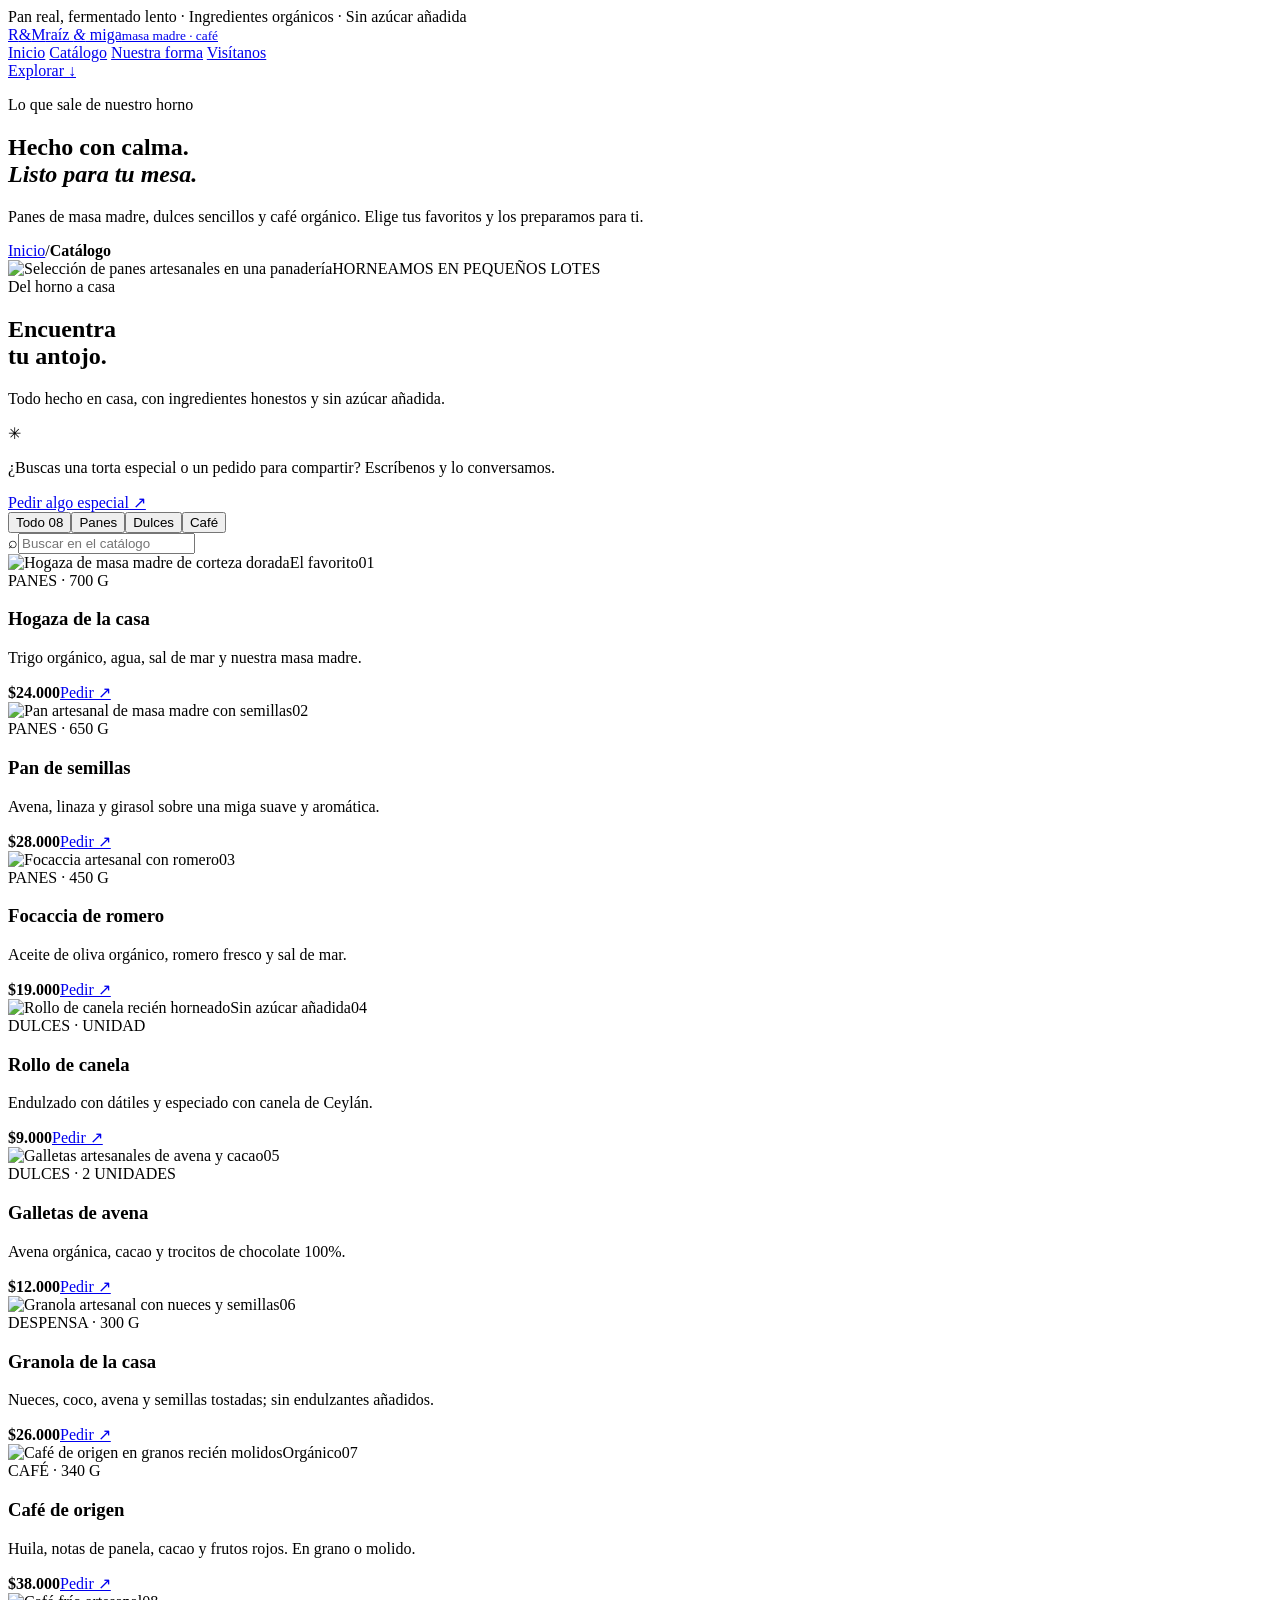
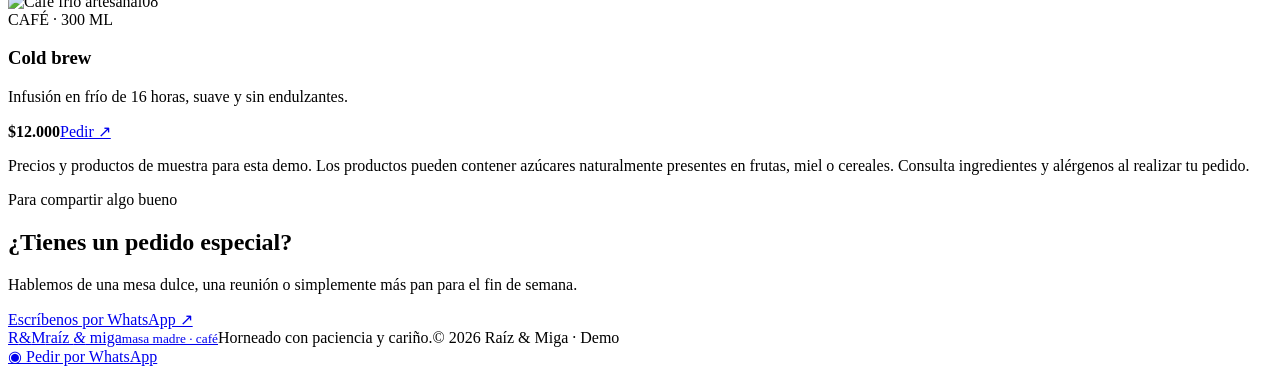
==== catalogo.html @ 9bfc248a "Add catalogo.html" ====
<!doctype html>
<html lang="es">
<head>
  <meta charset="utf-8">
  <meta name="viewport" content="width=device-width, initial-scale=1">
  <meta name="description" content="Explora panes de masa madre, dulces sin azúcar añadida y café orgánico de origen en el catálogo de Raíz & Miga.">
  <meta name="theme-color" content="#f6f1e7">
  <title>Catálogo — Raíz & Miga</title>
  <link rel="preconnect" href="https://fonts.googleapis.com">
  <link rel="preconnect" href="https://fonts.gstatic.com" crossorigin>
  <link href="https://fonts.googleapis.com/css2?family=DM+Sans:wght@400;500;600;700&family=Playfair+Display:wght@500;600;700&display=swap" rel="stylesheet">
  <link rel="stylesheet" href="style.css">
</head>
<body class="catalog-page">
  <div class="announcement">Pan real, fermentado lento · Ingredientes orgánicos · Sin azúcar añadida</div>
  <header class="site-header">
    <a class="brand" href="index.html" aria-label="Raíz y Miga, inicio"><span class="brand-mark" aria-hidden="true">R<span>&</span>M</span><span>raíz <i>&</i> miga<small>masa madre · café</small></span></a>
    <nav class="main-nav" aria-label="Navegación principal">
      <a href="index.html">Inicio</a>
      <a class="active" href="catalogo.html" aria-current="page">Catálogo</a>
      <a href="index.html#origen">Nuestra forma</a>
      <a href="index.html#visitanos">Visítanos</a>
    </nav>
    <a class="button button-small" href="#productos">Explorar <span aria-hidden="true">↓</span></a>
  </header>

  <main>
    <section class="catalog-hero">
      <div class="catalog-hero-copy"><p class="eyebrow"><span></span> Lo que sale de nuestro horno</p><h1>Hecho con calma.<br><em>Listo para tu mesa.</em></h1><p>Panes de masa madre, dulces sencillos y café orgánico. Elige tus favoritos y los preparamos para ti.</p><div class="crumb"><a href="index.html">Inicio</a><span>/</span><b>Catálogo</b></div></div>
      <div class="catalog-hero-image"><img src="https://images.unsplash.com/photo-1608198093002-ad4e005484df?auto=format&fit=crop&w=1100&q=85" alt="Selección de panes artesanales en una panadería"><span>HORNEAMOS EN PEQUEÑOS LOTES</span></div>
    </section>

    <section class="catalog-content" id="productos">
      <aside class="catalog-aside"><span class="eyebrow">Del horno a casa</span><h2>Encuentra<br>tu antojo.</h2><p>Todo hecho en casa, con ingredientes honestos y sin azúcar añadida.</p><div class="catalog-aside-note"><span>✳</span><p>¿Buscas una torta especial o un pedido para compartir? Escríbenos y lo conversamos.</p></div><a class="text-link dark-link" href="https://wa.me/573001234567?text=Hola%2C%20quisiera%20consultar%20por%20un%20pedido%20especial" target="_blank" rel="noreferrer">Pedir algo especial ↗</a></aside>
      <div class="catalog-main">
        <div class="catalog-toolbar"><div class="filters" role="group" aria-label="Filtrar por categoría"><button class="filter active" type="button" data-filter="todos" aria-pressed="true">Todo <span>08</span></button><button class="filter" type="button" data-filter="panes" aria-pressed="false">Panes</button><button class="filter" type="button" data-filter="dulces" aria-pressed="false">Dulces</button><button class="filter" type="button" data-filter="cafe" aria-pressed="false">Café</button></div><label class="search-label"><span aria-hidden="true">⌕</span><input id="search" type="search" placeholder="Buscar en el catálogo" aria-label="Buscar productos"></label></div>
        <div class="product-grid" id="product-grid">
          <article class="catalog-product" id="panes" data-category="panes" data-name="hogaza de la casa masa madre trigo organico"><div class="product-photo"><img src="https://images.unsplash.com/photo-1589367920969-ab8e050bbb04?auto=format&fit=crop&w=900&q=85" alt="Hogaza de masa madre de corteza dorada"><span class="product-badge">El favorito</span><span class="product-number">01</span></div><div class="product-info"><div><span class="product-category">PANES · 700 G</span><h3>Hogaza de la casa</h3><p>Trigo orgánico, agua, sal de mar y nuestra masa madre.</p></div><div class="product-buy"><b>$24.000</b><a href="https://wa.me/573001234567?text=Hola%2C%20quiero%20pedir%20la%20Hogaza%20de%20la%20casa" target="_blank" rel="noreferrer" aria-label="Pedir Hogaza de la casa por WhatsApp">Pedir ↗</a></div></div></article>
          <article class="catalog-product" data-category="panes" data-name="pan de semillas masa madre semillas organicas"><div class="product-photo"><img src="https://images.unsplash.com/photo-1598373182133-52452f7691ef?auto=format&fit=crop&w=900&q=85" alt="Pan artesanal de masa madre con semillas"><span class="product-number">02</span></div><div class="product-info"><div><span class="product-category">PANES · 650 G</span><h3>Pan de semillas</h3><p>Avena, linaza y girasol sobre una miga suave y aromática.</p></div><div class="product-buy"><b>$28.000</b><a href="https://wa.me/573001234567?text=Hola%2C%20quiero%20pedir%20el%20Pan%20de%20semillas" target="_blank" rel="noreferrer" aria-label="Pedir Pan de semillas por WhatsApp">Pedir ↗</a></div></div></article>
          <article class="catalog-product" data-category="panes" data-name="focaccia romero aceite de oliva organico"><div class="product-photo"><img src="https://images.unsplash.com/photo-1619531040576-f9416740661f?auto=format&fit=crop&w=900&q=85" alt="Focaccia artesanal con romero"><span class="product-number">03</span></div><div class="product-info"><div><span class="product-category">PANES · 450 G</span><h3>Focaccia de romero</h3><p>Aceite de oliva orgánico, romero fresco y sal de mar.</p></div><div class="product-buy"><b>$19.000</b><a href="https://wa.me/573001234567?text=Hola%2C%20quiero%20pedir%20la%20Focaccia%20de%20romero" target="_blank" rel="noreferrer" aria-label="Pedir Focaccia de romero por WhatsApp">Pedir ↗</a></div></div></article>
          <article class="catalog-product" id="dulces" data-category="dulces" data-name="rollo de canela sin azucar datiles organicos"><div class="product-photo"><img src="https://images.unsplash.com/photo-1509365465985-25d11c17e812?auto=format&fit=crop&w=900&q=85" alt="Rollo de canela recién horneado"><span class="product-badge badge-green">Sin azúcar añadida</span><span class="product-number">04</span></div><div class="product-info"><div><span class="product-category">DULCES · UNIDAD</span><h3>Rollo de canela</h3><p>Endulzado con dátiles y especiado con canela de Ceylán.</p></div><div class="product-buy"><b>$9.000</b><a href="https://wa.me/573001234567?text=Hola%2C%20quiero%20pedir%20un%20Rollo%20de%20canela" target="_blank" rel="noreferrer" aria-label="Pedir Rollo de canela por WhatsApp">Pedir ↗</a></div></div></article>
          <article class="catalog-product" data-category="dulces" data-name="galleta avena cacao nibs sin azucar"><div class="product-photo"><img src="https://images.unsplash.com/photo-1499636136210-6f4ee915583e?auto=format&fit=crop&w=900&q=85" alt="Galletas artesanales de avena y cacao"><span class="product-number">05</span></div><div class="product-info"><div><span class="product-category">DULCES · 2 UNIDADES</span><h3>Galletas de avena</h3><p>Avena orgánica, cacao y trocitos de chocolate 100%.</p></div><div class="product-buy"><b>$12.000</b><a href="https://wa.me/573001234567?text=Hola%2C%20quiero%20pedir%20las%20Galletas%20de%20avena" target="_blank" rel="noreferrer" aria-label="Pedir Galletas de avena por WhatsApp">Pedir ↗</a></div></div></article>
          <article class="catalog-product" data-category="dulces" data-name="granola horneada nueces coco sin azucar"><div class="product-photo"><img src="https://images.unsplash.com/photo-1517093157656-b9ecaf4b7b7d?auto=format&fit=crop&w=900&q=85" alt="Granola artesanal con nueces y semillas"><span class="product-number">06</span></div><div class="product-info"><div><span class="product-category">DESPENSA · 300 G</span><h3>Granola de la casa</h3><p>Nueces, coco, avena y semillas tostadas; sin endulzantes añadidos.</p></div><div class="product-buy"><b>$26.000</b><a href="https://wa.me/573001234567?text=Hola%2C%20quiero%20pedir%20la%20Granola%20de%20la%20casa" target="_blank" rel="noreferrer" aria-label="Pedir Granola de la casa por WhatsApp">Pedir ↗</a></div></div></article>
          <article class="catalog-product" id="cafe" data-category="cafe" data-name="cafe de origen organico huila grano"><div class="product-photo"><img src="https://images.unsplash.com/photo-1442512595331-e89e73853f31?auto=format&fit=crop&w=900&q=85" alt="Café de origen en granos recién molidos"><span class="product-badge badge-green">Orgánico</span><span class="product-number">07</span></div><div class="product-info"><div><span class="product-category">CAFÉ · 340 G</span><h3>Café de origen</h3><p>Huila, notas de panela, cacao y frutos rojos. En grano o molido.</p></div><div class="product-buy"><b>$38.000</b><a href="https://wa.me/573001234567?text=Hola%2C%20quiero%20pedir%20el%20Cafe%20de%20origen" target="_blank" rel="noreferrer" aria-label="Pedir Café de origen por WhatsApp">Pedir ↗</a></div></div></article>
          <article class="catalog-product" data-category="cafe" data-name="cold brew cafe frio organico"><div class="product-photo"><img src="https://images.unsplash.com/photo-1461023058943-07fcbe16d735?auto=format&fit=crop&w=900&q=85" alt="Café frío artesanal"><span class="product-number">08</span></div><div class="product-info"><div><span class="product-category">CAFÉ · 300 ML</span><h3>Cold brew</h3><p>Infusión en frío de 16 horas, suave y sin endulzantes.</p></div><div class="product-buy"><b>$12.000</b><a href="https://wa.me/573001234567?text=Hola%2C%20quiero%20pedir%20un%20Cold%20brew" target="_blank" rel="noreferrer" aria-label="Pedir Cold brew por WhatsApp">Pedir ↗</a></div></div></article>
        </div>
        <p class="no-results" id="no-results" hidden>No encontramos productos con esa búsqueda. Prueba otro nombre o categoría.</p>
        <p class="catalog-disclaimer">Precios y productos de muestra para esta demo. Los productos pueden contener azúcares naturalmente presentes en frutas, miel o cereales. Consulta ingredientes y alérgenos al realizar tu pedido.</p>
      </div>
    </section>

    <section class="catalog-cta"><span class="eyebrow">Para compartir algo bueno</span><h2>¿Tienes un pedido especial?</h2><p>Hablemos de una mesa dulce, una reunión o simplemente más pan para el fin de semana.</p><a class="button button-light" href="https://wa.me/573001234567?text=Hola%2C%20quiero%20cotizar%20un%20pedido%20especial%20en%20Raiz%20y%20Miga" target="_blank" rel="noreferrer">Escríbenos por WhatsApp ↗</a></section>
  </main>
  <footer class="footer"><a class="brand" href="index.html"><span class="brand-mark" aria-hidden="true">R<span>&</span>M</span><span>raíz <i>&</i> miga<small>masa madre · café</small></span></a><span>Horneado con paciencia y cariño.</span><span>© 2026 Raíz & Miga · Demo</span></footer>
  <a class="whatsapp" href="https://wa.me/573001234567?text=Hola%2C%20quiero%20hacer%20un%20pedido%20en%20Ra%C3%ADz%20%26%20Miga" target="_blank" rel="noreferrer"><span aria-hidden="true">◉</span> Pedir por WhatsApp</a>
  <script src="imagenes.js"></script>
  <script src="catalogo.js"></script>
</body>
</html>
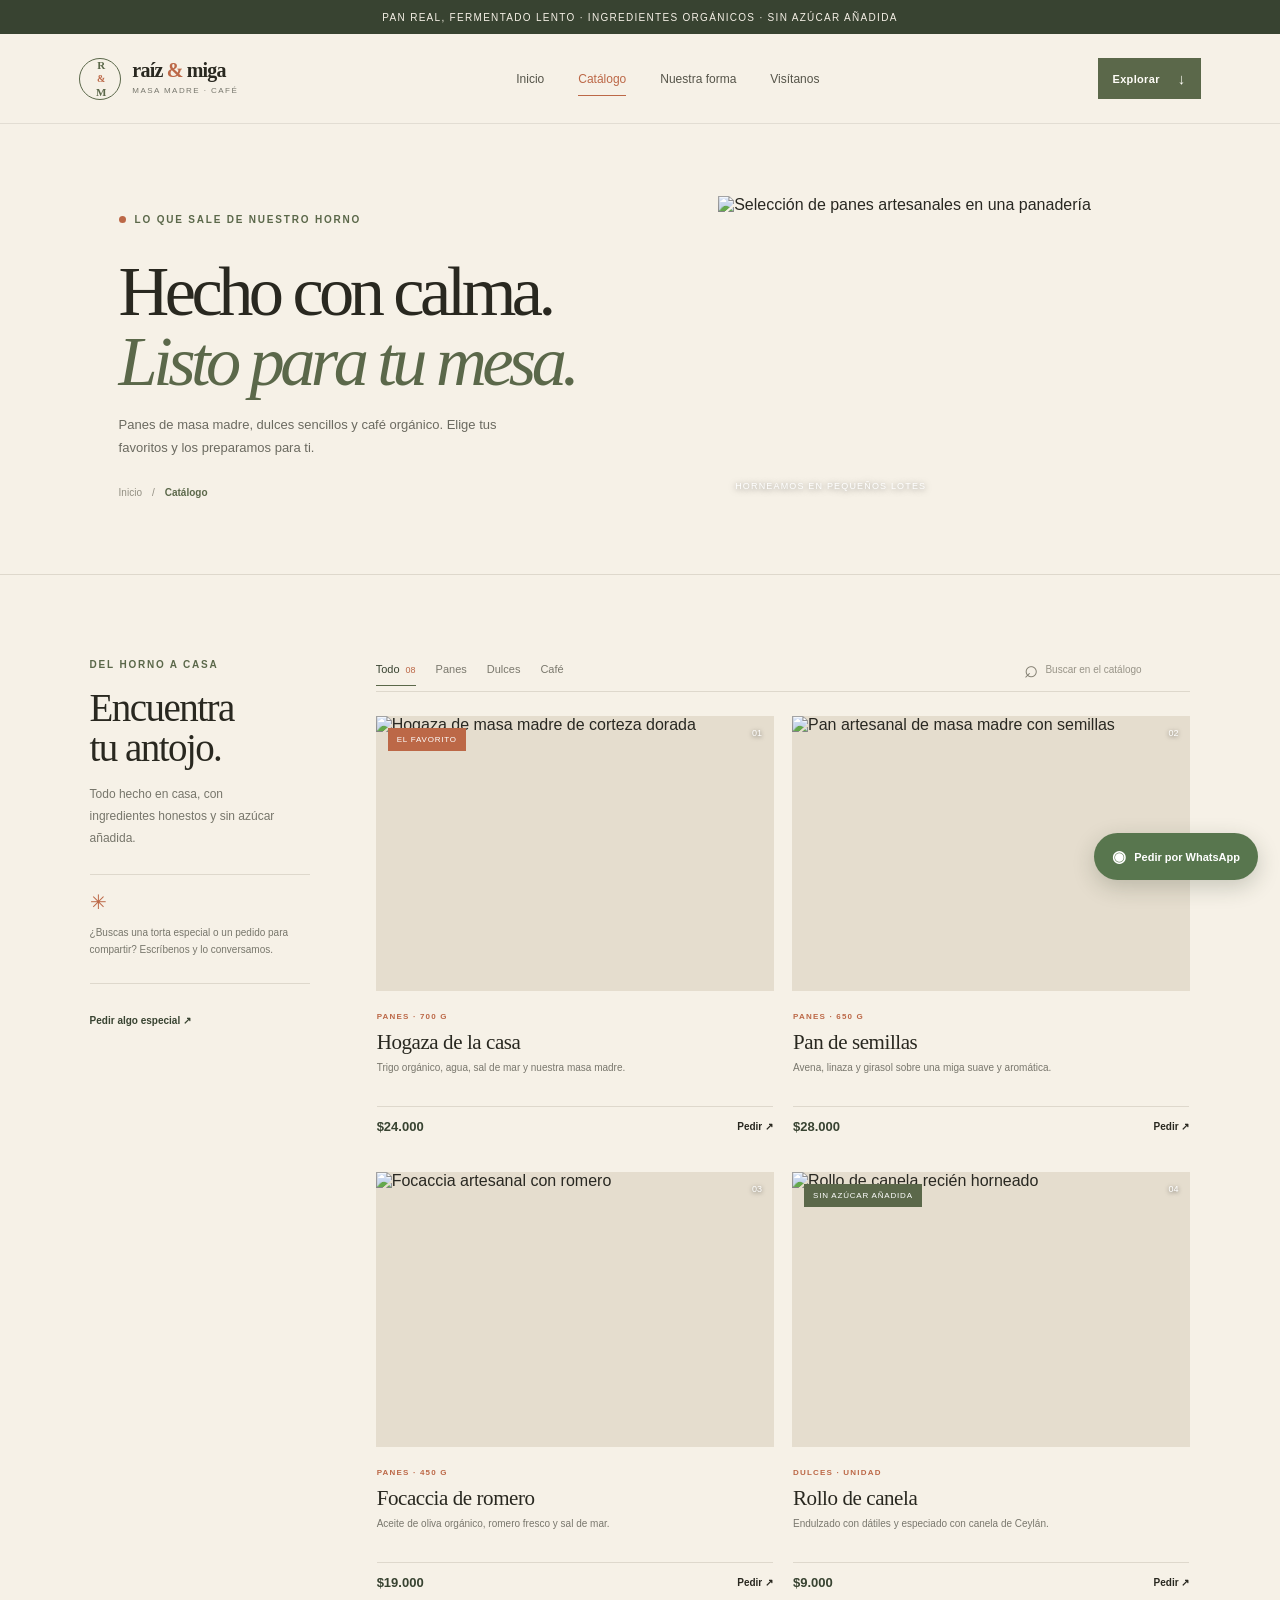
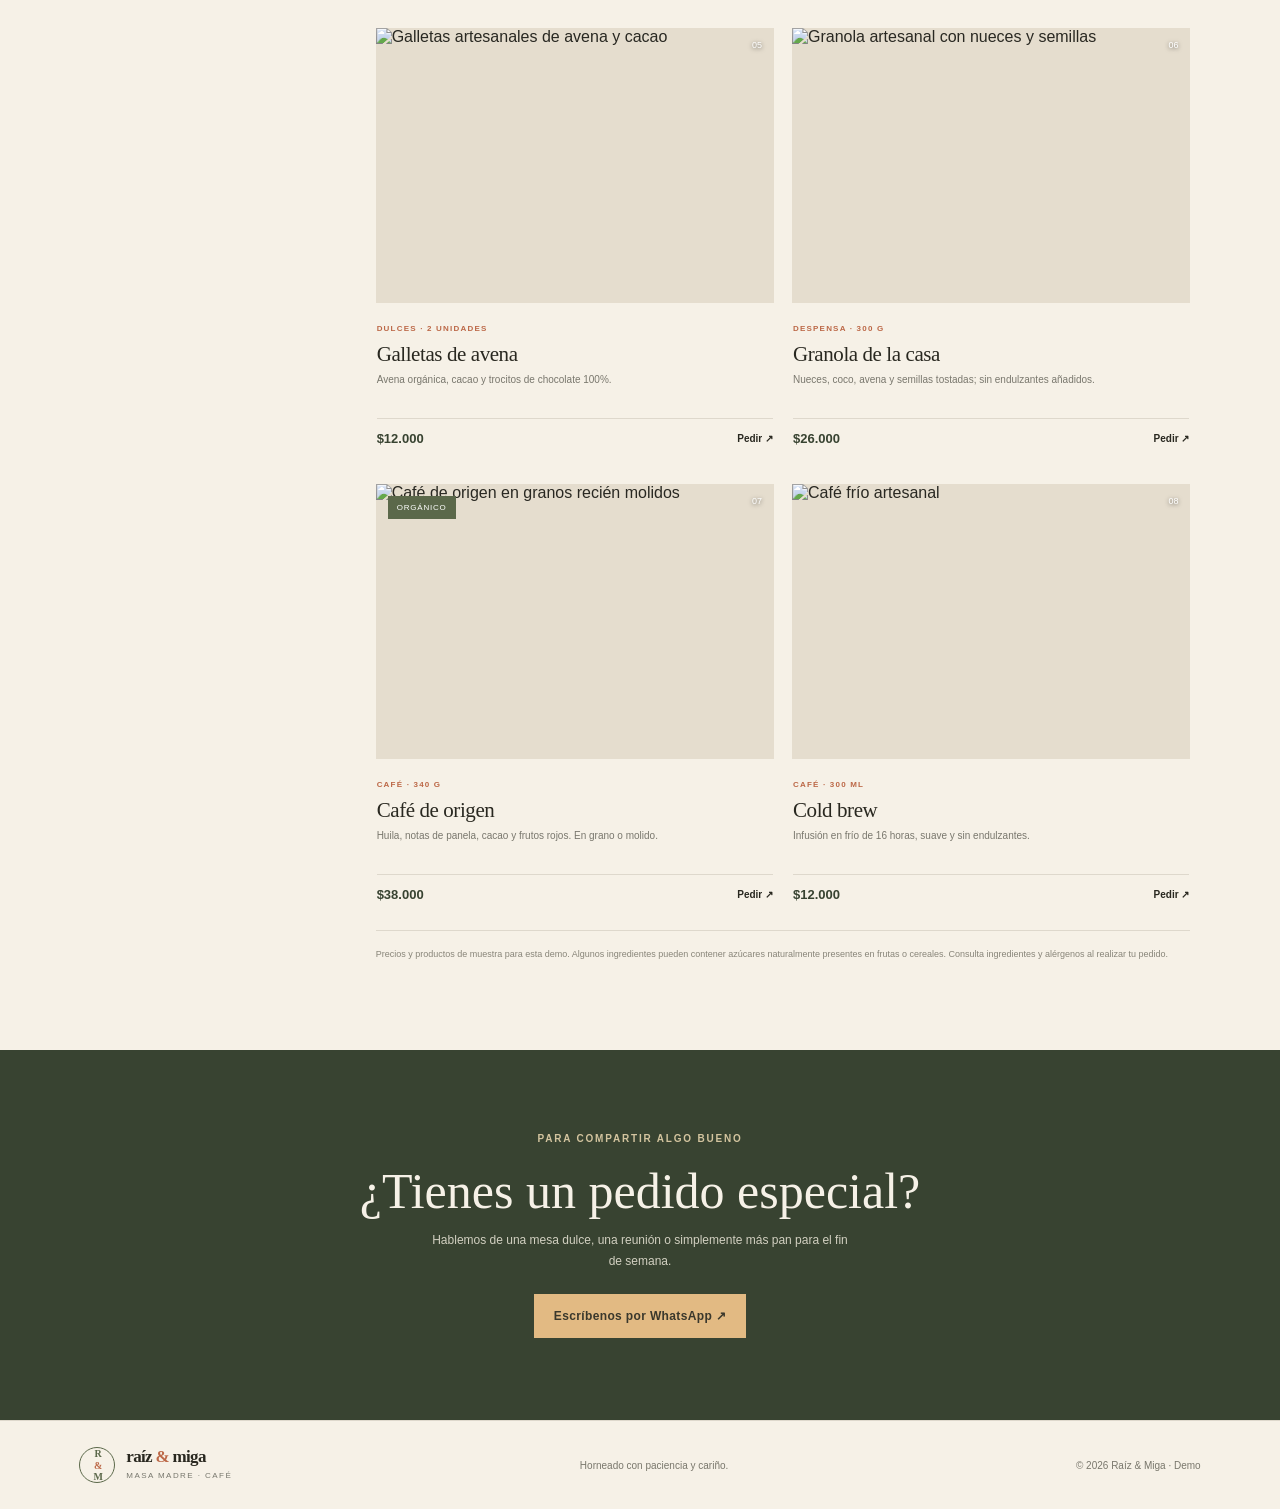
==== commit a5a57e00: "Clarify natural sugars in demo disclaimer" ====
--- a/catalogo.html
+++ b/catalogo.html
@@ -45,7 +45,7 @@
           <article class="catalog-product" data-category="cafe" data-name="cold brew cafe frio organico"><div class="product-photo"><img src="https://images.unsplash.com/photo-1461023058943-07fcbe16d735?auto=format&fit=crop&w=900&q=85" alt="Café frío artesanal"><span class="product-number">08</span></div><div class="product-info"><div><span class="product-category">CAFÉ · 300 ML</span><h3>Cold brew</h3><p>Infusión en frío de 16 horas, suave y sin endulzantes.</p></div><div class="product-buy"><b>$12.000</b><a href="https://wa.me/573001234567?text=Hola%2C%20quiero%20pedir%20un%20Cold%20brew" target="_blank" rel="noreferrer" aria-label="Pedir Cold brew por WhatsApp">Pedir ↗</a></div></div></article>
         </div>
         <p class="no-results" id="no-results" hidden>No encontramos productos con esa búsqueda. Prueba otro nombre o categoría.</p>
-        <p class="catalog-disclaimer">Precios y productos de muestra para esta demo. Los productos pueden contener azúcares naturalmente presentes en frutas, miel o cereales. Consulta ingredientes y alérgenos al realizar tu pedido.</p>
+        <p class="catalog-disclaimer">Precios y productos de muestra para esta demo. Algunos ingredientes pueden contener azúcares naturalmente presentes en frutas o cereales. Consulta ingredientes y alérgenos al realizar tu pedido.</p>
       </div>
     </section>
 
--- a/style.css
+++ b/style.css
@@ -0,0 +1,6 @@
+:root{--cream:#f6f1e7;--paper:#fffdf8;--ink:#292820;--muted:#77776d;--olive:#5b684a;--olive-dark:#384331;--rust:#bc6847;--line:#ded8cc;--serif:'Playfair Display',Georgia,serif;--sans:'DM Sans',Arial,sans-serif}*{box-sizing:border-box}html{scroll-behavior:smooth}body{margin:0;background:var(--cream);color:var(--ink);font-family:var(--sans);-webkit-font-smoothing:antialiased}a{color:inherit;text-decoration:none}img{display:block;width:100%;height:100%;object-fit:cover}.announcement{height:34px;display:flex;justify-content:center;align-items:center;background:var(--olive-dark);color:#f5f0e6;font-size:10px;letter-spacing:.13em;text-transform:uppercase}.site-header{height:90px;display:flex;align-items:center;justify-content:space-between;padding:0 6.2%;border-bottom:1px solid #342d201a;background:var(--cream);position:relative;z-index:2}.brand{display:flex;align-items:center;gap:11px;font:600 20px/1 var(--serif);letter-spacing:-.04em}.brand>span:last-child{white-space:nowrap}.brand i{color:var(--rust);font-style:normal}.brand small{display:block;font:500 8px/1.5 var(--sans);letter-spacing:.18em;text-transform:uppercase;color:var(--muted);margin-top:5px}.brand-mark{height:42px;width:42px;border:1px solid var(--olive);border-radius:50%;display:grid;place-items:center;position:relative;font:600 11px var(--serif);color:var(--olive);letter-spacing:-.15em}.brand-mark span{color:var(--rust);font-size:10px}.main-nav{display:flex;gap:34px;align-items:center;color:#555449;font-size:12px}.main-nav a{padding:9px 0;transition:color .2s}.main-nav a:hover,.main-nav .active{color:var(--rust)}.main-nav .active{box-shadow:0 1px var(--rust)}.button{display:inline-flex;align-items:center;justify-content:center;gap:18px;padding:15px 20px;background:var(--olive);color:#fffdf8;font-size:12px;font-weight:600;letter-spacing:.03em;transition:background .2s,transform .2s}.button:hover{background:var(--olive-dark);transform:translateY(-2px)}.button span{font-size:15px}.button-small{padding:12px 15px;font-size:11px}.hero{min-height:calc(100vh - 124px);display:grid;grid-template-columns:.93fr 1.07fr;align-items:center;column-gap:5.5%;padding:6.5% 6.2% 64px;position:relative;overflow:hidden}.hero:before{content:'RM';position:absolute;left:-75px;bottom:-145px;font:700 390px/.8 var(--serif);letter-spacing:-.12em;color:#6d795213;pointer-events:none}.hero-copy{max-width:570px;position:relative;z-index:1;padding:0 0 35px 4%}.eyebrow{font-size:10px;font-weight:700;letter-spacing:.18em;text-transform:uppercase;color:var(--olive);display:inline-flex;align-items:center;gap:9px}.eyebrow>span{width:7px;height:7px;border-radius:50%;background:var(--rust)}.hero h1,.catalog-hero h1{font:500 clamp(52px,6vw,88px)/.99 var(--serif);letter-spacing:-.065em;margin:24px 0 20px}.hero h1 em,.intro h2 em,.manifesto h2 em,.visit h2 em,.catalog-hero h1 em{font-weight:500;color:var(--olive);font-style:italic}.hero-lede{max-width:420px;color:#64645a;font-size:14px;line-height:1.85}.hero-actions{display:flex;align-items:center;gap:23px;margin-top:27px}.text-link{font-size:11px;font-weight:600;color:#69685c;display:inline-flex;gap:8px;align-items:center}.text-link:hover{color:var(--rust)}.hero-note{display:flex;align-items:center;gap:12px;margin-top:40px;color:var(--muted);font-size:10px;line-height:1.65;letter-spacing:.04em}.note-seal{width:46px;height:46px;border:1px solid #9b9d83;border-radius:50%;display:grid;place-content:center;text-align:center;color:var(--olive);font-size:9px;line-height:1.1;transform:rotate(-9deg)}.note-seal b{font:italic 13px var(--serif)}.hero-visual{height:min(66vh,650px);min-height:440px;position:relative}.hero-visual:after{content:'';position:absolute;inset:12px -12px -12px 12px;border:1px solid #988f774b;pointer-events:none}.hero-visual>img{position:relative;z-index:1;object-position:center 58%;filter:saturate(.78)}.image-caption{position:absolute;z-index:1;bottom:17px;left:18px;right:18px;display:flex;justify-content:space-between;color:white;font-size:9px;letter-spacing:.09em;text-shadow:0 1px 8px #0008;text-transform:uppercase}.image-caption span:first-child{color:#e9c9a7}.hero-sticker{position:absolute;z-index:1;right:-30px;top:35px;width:99px;height:99px;border-radius:50%;background:#e1b179;color:#4d493e;display:grid;align-content:center;text-align:center;font:11px/1.35 var(--sans);letter-spacing:.08em;text-transform:uppercase;transform:rotate(8deg);box-shadow:0 6px 18px #38241227}.hero-sticker b{font:italic 17px var(--serif);letter-spacing:-.03em;text-transform:none}.hero-sticker span{font-size:14px;color:var(--rust)}.hero-bottom{position:absolute;bottom:22px;left:6.2%;right:6.2%;display:flex;justify-content:space-between;color:#858477;font-size:8px;letter-spacing:.16em}.hero-bottom b{font-size:13px;color:var(--rust);margin-left:7px}.section-pad{padding:105px 9%}.intro{background:var(--paper);display:grid;grid-template-columns:.7fr 1.3fr;gap:8%;align-items:start}.intro-label{display:flex;justify-content:space-between;align-items:center}.scribble{font-size:30px;color:var(--rust);margin-right:35px}.intro-copy{max-width:700px}.intro h2,.manifesto h2,.visit h2{font:500 clamp(38px,4.4vw,62px)/1.06 var(--serif);letter-spacing:-.05em;margin:0 0 22px}.intro-copy>p,.manifesto-copy>p,.visit>div>p{max-width:530px;color:#68685f;font-size:13px;line-height:1.9}.dark-link{color:var(--olive-dark);margin-top:15px}.featured{padding-top:100px;padding-bottom:110px}.section-heading{display:flex;justify-content:space-between;align-items:end;margin-bottom:30px}.section-heading h2{font:500 clamp(36px,4vw,52px)/1.05 var(--serif);letter-spacing:-.045em;margin:12px 0 0}.section-heading>.text-link{margin-bottom:7px}.featured-grid{display:grid;grid-template-columns:1.3fr 1fr 1fr;gap:15px}.featured-card{height:340px;position:relative;overflow:hidden;background:#ded5c2}.featured-card:after{content:'';position:absolute;inset:35% 0 0;background:linear-gradient(transparent,#16180fd6)}.featured-card img{transition:transform .65s;filter:saturate(.75)}.featured-card:hover img{transform:scale(1.045)}.feature-num{position:absolute;top:16px;left:17px;color:white;font-size:10px;z-index:1}.feature-title{position:absolute;z-index:1;bottom:19px;left:20px;right:18px;color:white;font:500 20px var(--serif);display:flex;justify-content:space-between;align-items:end;gap:10px}.feature-title b{font:500 9px var(--sans);white-space:nowrap;letter-spacing:.04em}.manifesto{background:#e9e4d8;display:grid;grid-template-columns:1fr 1fr;gap:9%;align-items:center}.manifesto-photo{height:560px;position:relative}.manifesto-photo:after{content:'';position:absolute;inset:13px -13px -13px 13px;border:1px solid #93887366;pointer-events:none}.manifesto-photo img{position:relative;z-index:1;filter:saturate(.78)}.manifesto-copy{padding-left:2%}.manifesto h2{margin-top:18px}.values{list-style:none;padding:4px 0;margin:25px 0 28px;border-top:1px solid #cbc6b8}.values li{display:flex;gap:17px;padding:16px 0;border-bottom:1px solid #cbc6b8}.values li>span{font:italic 14px var(--serif);color:var(--rust)}.values li b{display:block;font:600 12px var(--sans);margin-bottom:5px}.values li small{display:block;color:var(--muted);font-size:11px;line-height:1.6}.button-dark{background:var(--ink)}.visit{background:var(--paper);display:grid;grid-template-columns:.85fr 1.15fr;align-items:center;gap:8%}.visit h2{margin:17px 0}.visit-details{display:grid;gap:8px;margin:24px 0 14px;font-size:11px;color:#615f55}.visit-image{height:410px;position:relative}.visit-image:after{content:'';position:absolute;inset:0;background:linear-gradient(transparent 65%,#17150fb0)}.visit-image>span{position:absolute;z-index:1;bottom:17px;left:20px;color:white;font-size:9px;letter-spacing:.13em}.footer{display:flex;align-items:center;justify-content:space-between;gap:20px;padding:26px 6.2%;color:#79776c;font-size:10px;border-top:1px solid var(--line)}.footer .brand{color:var(--ink);font-size:17px}.footer .brand-mark{width:36px;height:36px;font-size:10px}.whatsapp{position:fixed;z-index:4;right:22px;bottom:20px;display:inline-flex;align-items:center;gap:8px;padding:14px 18px;border-radius:26px;background:#58764e;color:white;font-size:11px;font-weight:700;box-shadow:0 7px 22px #27351e38;transition:transform .2s}.whatsapp:hover{transform:translateY(-3px)}.whatsapp span{font-size:16px}.catalog-hero{display:grid;grid-template-columns:1fr .85fr;align-items:center;gap:7%;padding:72px 8% 68px;border-bottom:1px solid var(--line)}.catalog-hero-copy{padding-left:3%}.catalog-hero h1{font-size:clamp(48px,5.5vw,74px);margin:22px 0 16px}.catalog-hero-copy>p:not(.eyebrow){max-width:420px;color:#6b6a60;line-height:1.8;font-size:13px}.catalog-hero-image{height:310px;position:relative}.catalog-hero-image img{filter:saturate(.77)}.catalog-hero-image span{position:absolute;bottom:15px;left:17px;color:white;font-size:9px;letter-spacing:.13em;text-shadow:0 1px 6px #0008}.crumb{display:flex;gap:10px;margin-top:27px;color:#928f82;font-size:10px}.crumb b{color:var(--olive)}.catalog-content{display:grid;grid-template-columns:220px 1fr;gap:6%;padding:72px 7% 88px}.catalog-aside{padding:7px 0;align-self:start;position:sticky;top:20px}.catalog-aside h2{font:500 39px/1.03 var(--serif);letter-spacing:-.04em;margin:16px 0}.catalog-aside>p{max-width:190px;color:#77766b;font-size:12px;line-height:1.8}.catalog-aside-note{border-top:1px solid var(--line);border-bottom:1px solid var(--line);margin:25px 0 16px;padding:15px 0}.catalog-aside-note span{font-size:20px;color:var(--rust)}.catalog-aside-note p{font-size:10px;line-height:1.7;color:#77766b}.catalog-aside .text-link{font-size:10px}.catalog-toolbar{min-height:45px;display:flex;align-items:center;justify-content:space-between;gap:16px;margin-bottom:24px;border-bottom:1px solid var(--line)}.filters{display:flex;gap:20px;align-items:center}.filter{border:0;background:none;padding:10px 0;color:#7a786d;font:500 11px var(--sans);cursor:pointer;transition:color .2s}.filter:hover,.filter.active{color:var(--olive-dark)}.filter.active{border-bottom:1px solid var(--olive)}.filter span{font-size:9px;color:var(--rust);margin-left:3px}.search-label{display:flex;gap:7px;align-items:center;color:#827e71}.search-label>span{font:24px var(--serif)}.search-label input{width:145px;border:0;background:transparent;padding:8px 0;color:var(--ink);font:10px var(--sans);outline:none}.search-label input::placeholder{color:#989488}.product-grid{display:grid;grid-template-columns:repeat(2,minmax(0,1fr));gap:38px 18px}.catalog-product{min-width:0}.product-photo{height:275px;position:relative;overflow:hidden;background:#e5ddce}.product-photo img{transition:transform .55s;filter:saturate(.79)}.catalog-product:hover .product-photo img{transform:scale(1.04)}.product-badge{position:absolute;left:12px;top:12px;padding:7px 9px;background:var(--rust);color:white;font-size:8px;text-transform:uppercase;letter-spacing:.1em}.badge-green{background:var(--olive)}.product-number{position:absolute;right:12px;top:12px;color:white;font-size:9px;text-shadow:0 1px 4px #0009}.product-info{padding:14px 1px 0}.product-category{font-size:8px;letter-spacing:.15em;color:var(--rust);font-weight:700}.product-info h3{font:500 21px var(--serif);letter-spacing:-.02em;margin:7px 0 5px}.product-info p{min-height:34px;margin:0;color:#79776d;font-size:10px;line-height:1.65}.product-buy{display:flex;justify-content:space-between;align-items:center;padding-top:12px;margin-top:12px;border-top:1px solid var(--line)}.product-buy b{font:600 13px var(--sans);color:var(--olive-dark)}.product-buy a{font-size:10px;color:var(--ink);font-weight:600}.product-buy a:hover{color:var(--rust)}.no-results{padding:30px;text-align:center;background:#ede8dd;color:#737165;font-size:12px}.catalog-disclaimer{margin:28px 0 0;padding-top:16px;border-top:1px solid var(--line);font-size:9px;line-height:1.7;color:#888579}.catalog-cta{background:var(--olive-dark);color:var(--cream);text-align:center;padding:78px 20px 82px}.catalog-cta .eyebrow{color:#d3c49f}.catalog-cta h2{font:500 clamp(35px,4vw,50px) var(--serif);margin:16px 0 10px}.catalog-cta p{font-size:12px;color:#d2d0c1;margin:0 auto 23px;max-width:420px;line-height:1.7}.button-light{background:#e2ba83;color:#3a382c}.button-light:hover{background:#f0cb99;color:#3a382c}[hidden]{display:none!important}@media(max-width:1050px){.site-header{padding:0 4%}.main-nav{gap:20px}.hero{padding-left:5%;padding-right:5%;gap:4%}.hero h1{font-size:clamp(48px,6.5vw,76px)}.section-pad{padding:80px 6%}.catalog-content{padding-left:5%;padding-right:5%;gap:4%}.product-photo{height:235px}}@media(max-width:760px){.announcement{font-size:8px;letter-spacing:.08em;height:30px}.site-header{height:75px;padding:0 5%}.brand{font-size:17px;gap:7px}.brand-mark{width:35px;height:35px;font-size:10px}.brand small{font-size:7px}.main-nav{gap:14px;font-size:10px}.main-nav a:nth-child(3),.main-nav a:nth-child(4){display:none}.site-header>.button{display:none}.hero{grid-template-columns:1fr;padding:58px 6% 62px;gap:28px;min-height:unset}.hero-copy{padding:0}.hero h1{font-size:clamp(54px,12vw,78px);margin:20px 0 17px}.hero-lede{font-size:13px}.hero-visual{height:66vw;min-height:300px;max-height:470px;margin:0 8px 10px 0}.hero-sticker{right:-16px;width:82px;height:82px;font-size:9px}.hero-sticker b{font-size:14px}.hero-bottom{bottom:16px;left:6%;right:6%;font-size:7px}.hero-actions{flex-wrap:wrap;gap:15px}.hero-note{margin-top:27px}.section-pad{padding:68px 7%}.intro{grid-template-columns:1fr;gap:23px}.intro-label{justify-content:space-between}.scribble{margin-right:12px}.intro h2,.manifesto h2,.visit h2{font-size:clamp(37px,9vw,54px)}.section-heading{align-items:start;gap:18px;flex-direction:column}.section-heading h2{font-size:38px}.featured-grid{grid-template-columns:1fr 1fr;gap:10px}.featured-card{height:260px}.feature-large{grid-column:1/-1;height:330px}.feature-title{font-size:17px;left:14px;right:14px}.manifesto{grid-template-columns:1fr;gap:42px}.manifesto-photo{height:72vw;max-height:450px;margin-right:12px}.manifesto-copy{padding:0}.visit{grid-template-columns:1fr;gap:32px}.visit-image{height:65vw;max-height:410px}.footer{padding:24px 6%;flex-wrap:wrap}.footer>span:nth-child(2){display:none}.catalog-hero{grid-template-columns:1fr;gap:27px;padding:52px 7% 38px}.catalog-hero-copy{padding:0}.catalog-hero h1{font-size:clamp(47px,11vw,67px)}.catalog-hero-image{height:57vw;min-height:220px;max-height:340px}.catalog-content{grid-template-columns:1fr;padding:38px 6% 60px;gap:24px}.catalog-aside{position:static}.catalog-aside h2{font-size:34px;margin:11px 0}.catalog-aside>p{max-width:390px}.catalog-aside-note{display:none}.catalog-toolbar{flex-wrap:wrap;padding-bottom:8px;margin-bottom:19px}.filters{gap:15px;order:2;overflow-x:auto;width:100%}.filter{white-space:nowrap}.search-label{margin-left:auto}.product-grid{gap:27px 12px}.product-photo{height:clamp(160px,48vw,270px)}.product-info h3{font-size:18px}.product-info p{font-size:9px}.catalog-cta{padding:60px 22px}.catalog-cta h2{font-size:36px}}@media(max-width:400px){.main-nav{gap:10px;font-size:9px}.main-nav a:nth-child(4){display:none}.brand{font-size:15px}.product-grid{grid-template-columns:1fr}.product-photo{height:78vw;max-height:350px}.product-info p{min-height:0}.feature-title{font-size:15px}.hero-actions .text-link{font-size:10px}}@media(prefers-reduced-motion:reduce){*,*::before,*::after{scroll-behavior:auto!important;transition-duration:.01ms!important}}
+
+/* Portada ampliada: reseñas de muestra y ubicación con mapa. */
+.testimonials{background:#ede8dc}.testimonials .section-heading{align-items:center;margin-bottom:26px}.testimonials .section-heading h2{font-size:clamp(36px,4vw,52px)}.review-caption{font-size:10px;letter-spacing:.08em;text-transform:uppercase;color:#838174}.review-grid{display:grid;grid-template-columns:repeat(3,minmax(0,1fr));gap:14px}.review-card{min-height:238px;padding:22px 21px 17px;background:var(--paper);display:flex;flex-direction:column;justify-content:space-between;border:1px solid #dcd5c8}.review-stars{font-size:11px;letter-spacing:.16em;color:#b66b49}.review-card blockquote{margin:20px 0 24px;font:500 17px/1.5 var(--serif);letter-spacing:-.02em;color:#3d3b32}.review-author{display:flex;align-items:center;gap:9px;border-top:1px solid var(--line);padding-top:12px}.author-avatar{width:30px;height:30px;display:grid;place-items:center;background:#e6e8dc;color:var(--olive);border-radius:50%;font:600 12px var(--serif)}.review-author b,.review-author small{display:block}.review-author b{font-size:10px}.review-author small{font-size:8px;color:#888579;margin-top:3px}.review-product{margin-left:auto;font-size:8px;color:var(--rust);text-align:right}.review-disclaimer{font-size:9px;color:#898679;margin:16px 0 0}.visit{grid-template-columns:.82fr 1.18fr;gap:7%}.visit-copy>p{max-width:440px}.visit-details{gap:12px}.visit-details span{display:grid;grid-template-columns:82px 1fr;align-items:start;gap:8px}.visit-details b{font-size:9px;letter-spacing:.07em;text-transform:uppercase;color:var(--olive)}.location-disclaimer{display:block;margin-top:13px;color:#8d8a7e;font-size:8px}.map-card{position:relative;height:410px;min-height:320px;background:#e0ddd2;border:1px solid #d7d1c5;padding:8px}.map-card iframe{width:100%;height:100%;border:0;filter:grayscale(.45) sepia(.1)}.map-label{position:absolute;left:20px;right:20px;bottom:20px;display:flex;align-items:center;gap:11px;padding:12px;background:#fffdf8f2;box-shadow:0 4px 16px #31271920}.map-pin{height:32px;width:32px;display:grid;place-items:center;border-radius:50%;background:var(--olive);color:#fff;font-size:15px}.map-label b,.map-label small{display:block}.map-label b{font:600 12px var(--serif)}.map-label small{margin-top:3px;font-size:8px;color:#77766b}.map-label>a{margin-left:auto;color:var(--rust);font-size:17px}.visit .button-dark{margin-top:8px}.catalog-product[id]{scroll-margin-top:25px}
++@media(max-width:760px){.testimonials .section-heading{gap:7px}.review-grid{grid-template-columns:1fr;gap:10px}.review-card{min-height:205px}.review-card blockquote{font-size:16px}.review-caption{font-size:8px}.visit{grid-template-columns:1fr;gap:29px}.map-card{height:340px;min-height:300px}.visit-details span{grid-template-columns:75px 1fr}}
+.image-unavailable{display:grid!important;place-items:center;background:radial-gradient(ellipse at center,#eee6d6,#dcd2bf)!important;padding:25px}.image-unavailable:after{content:attr(data-image-label);max-width:230px;color:var(--olive-dark);font:italic 16px/1.4 var(--serif);text-align:center}
